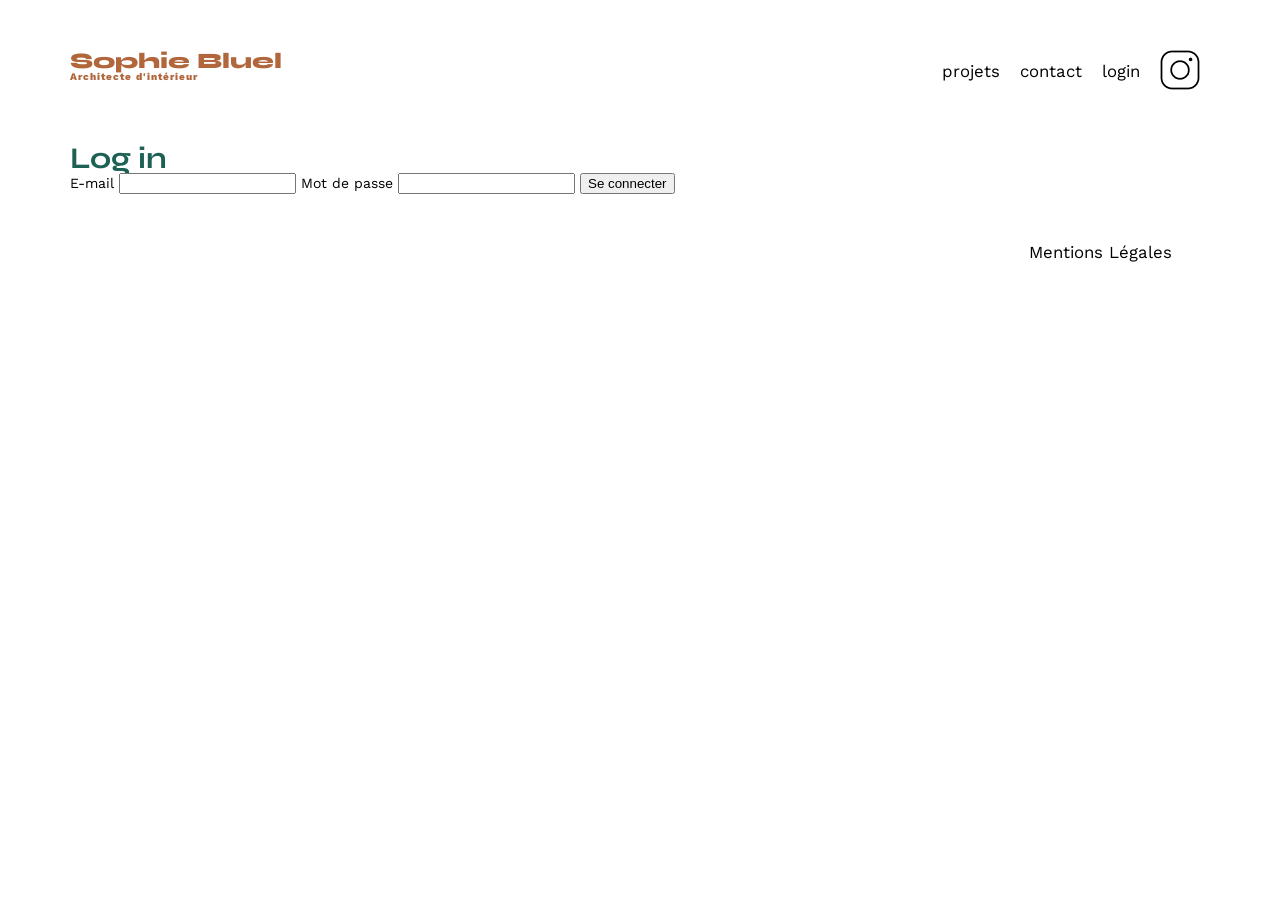
==== FrontEnd/login.html @ d412f5e6 "Initial commit - portfolio architecte" ====
<!DOCTYPE html>
<html lang="fr">
<head>
    <meta charset="UTF-8">
    <title>Sophie Bluel - Login</title>
    <meta name="viewport" content="width=device-width, initial-scale=1.0">
    <link rel="preconnect" href="https://fonts.googleapis.com">
    <link rel="preconnect" href="https://fonts.gstatic.com" crossorigin>
    <link href="https://fonts.googleapis.com/css2?family=Syne:wght@700;800&family=Work+Sans&display=swap" rel="stylesheet">
    <link rel="stylesheet" href="./assets/style.css">
</head>
<body>
<header>
    <h1>Sophie Bluel <span>Architecte d'intérieur</span></h1>
    <nav>
        <ul>
            <li>projets</li>
            <li>contact</li>
            <li>login</li>
            <li><img src="./assets/icons/instagram.png" alt="Instagram"></li>
        </ul>
    </nav>
</header>
<main>
    <section id="login">
        <h2>Log in</h2>
        <form id="login-form">
            <label for="email">E-mail</label>
            <input type="email" id="email" required>

            <label for="password">Mot de passe</label>
            <input type="password" id="password" required>

            <button type="submit">Se connecter</button>

            <p id="error-msg" style="display:none; color:red;">
                Identifiants incorrects.
            </p>
        </form>
    </section>
</main>
<footer>
    <nav>
        <ul>
            <li>Mentions Légales</li>
        </ul>
    </nav>
</footer>
<script src="./assets/login.js"></script>
</body>
</html>
---- FrontEnd/assets/style.css ----
/* http://meyerweb.com/eric/tools/css/reset/
   v2.0 | 20110126
   License: none (public domain)
*/

html,
body,
div,
span,
applet,
object,
iframe,
h1,
h2,
h3,
h4,
h5,
h6,
p,
blockquote,
pre,
a,
abbr,
acronym,
address,
big,
cite,
code,
del,
dfn,
em,
img,
ins,
kbd,
q,
s,
samp,
small,
strike,
strong,
sub,
sup,
tt,
var,
b,
u,
i,
center,
dl,
dt,
dd,
ol,
ul,
li,
fieldset,
form,
label,
legend,
table,
caption,
tbody,
tfoot,
thead,
tr,
th,
td,
article,
aside,
canvas,
details,
embed,
figure,
figcaption,
footer,
header,
hgroup,
menu,
nav,
output,
ruby,
section,
summary,
time,
mark,
audio,
video {
  margin: 0;
  padding: 0;
  border: 0;
  font-size: 100%;
  font: inherit;
  vertical-align: baseline;
}
/* HTML5 display-role reset for older browsers */
article,
aside,
details,
figcaption,
figure,
footer,
header,
hgroup,
menu,
nav,
section {
  display: block;
}
body {
  line-height: 1;
}
ol,
ul {
  list-style: none;
}
blockquote,
q {
  quotes: none;
}
blockquote:before,
blockquote:after,
q:before,
q:after {
  content: "";
  content: none;
}
table {
  border-collapse: collapse;
  border-spacing: 0;
}
/** end reset css**/
body {
  max-width: 1140px;
  margin: auto;
  font-family: "Work Sans";
  font-size: 14px;
}
header {
  display: flex;
  justify-content: space-between;
  margin: 50px 0;
}
section {
  margin: 50px 0;
}

h1 {
  display: flex;
  flex-direction: column;
  font-family: "Syne";
  font-size: 22px;
  font-weight: 800;
  color: #b1663c;
}

h1 > span {
  font-family: "Work Sans";
  font-size: 10px;
  letter-spacing: 0.1em;
}

h2 {
  font-family: "Syne";
  font-weight: 700;
  font-size: 30px;
  color: #1d6154;
}
nav ul {
  display: flex;
  align-items: center;
  list-style-type: none;
}
nav li {
  padding: 0 10px;
  font-size: 1.2em;
}

li:hover {
  color: #b1663c;
}
#introduction {
  display: flex;
  align-items: center;
}
#introduction figure {
  flex: 1;
}
#introduction img {
  display: block;
  margin: auto;
  width: 80%;
}

#introduction article {
  flex: 1;
}
#introduction h2 {
  margin-bottom: 1em;
}

#introduction p {
  margin-bottom: 0.5em;
}
#portfolio h2 {
  text-align: center;
  margin-bottom: 1em;
}
/* ── Boutons de filtre ── */
.filters {
  display: flex;
  gap: 15px;
  justify-content: center;
  margin: 2rem 0;
}

.filters button {
  padding: 10px 25px;
  border-radius: 50px;
  border: 2px solid #1d6154;
  background-color: transparent;
  color: #1d6154;
  font-family: "Work Sans", sans-serif;
  font-size: 14px;
  cursor: pointer;
  transition: all 0.3s ease;
}

.filters button:hover {
  background-color: #1d6154;
  color: white;
}

.filters button.active {
  background-color: #1d6154;
  color: white;
  border-color: #1d6154;
}
.gallery {
  width: 100%;
  display: grid;
  grid-template-columns: 1fr 1fr 1fr;
  grid-column-gap: 20px;
  grid-row-gap: 20px;
}

.gallery img {
  width: 100%;
}
#contact {
  width: 50%;
  margin: auto;
}
#contact > * {
  text-align: center;
}
#contact h2 {
  margin-bottom: 20px;
}
#contact form {
  text-align: left;
  margin-top: 30px;
  display: flex;
  flex-direction: column;
}

#contact input {
  height: 50px;
  font-size: 1.2em;
  border: none;
  box-shadow: 0px 4px 14px rgba(0, 0, 0, 0.09);
}
#contact label {
  margin: 2em 0 1em 0;
}
#contact textarea {
  border: none;
  box-shadow: 0px 4px 14px rgba(0, 0, 0, 0.09);
}

input[type="submit"] {
  font-family: "Syne";
  font-weight: 700;
  color: white;
  background-color: #1d6154;
  margin: 2em auto;
  width: 180px;
  text-align: center;
  border-radius: 60px;
}

footer nav ul {
  display: flex;
  justify-content: flex-end;
  margin: 2em;
}

/* ── Mode édition ── */
.edit-banner {
  background-color: #000000;
  color: #ffffff;
  display: flex;
  align-items: center;
  justify-content: center;
  padding: 10px;
  font-family: "Work Sans", sans-serif;
  font-size: 14px;
  width: 100%;
}

.edit-banner p {
  display: flex;
  align-items: center;
  gap: 10px;
}

.btn-edit {
  background: none;
  border: none;
  cursor: pointer;
  font-family: "Work Sans", sans-serif;
  font-size: 14px;
  display: flex;
  align-items: center;
  gap: 5px;
}
/* ── Modale ── */
.hidden {
  display: none !important;
}

.modal {
  position: fixed;
  top: 0;
  left: 0;
  width: 100%;
  height: 100%;
  background-color: rgba(0, 0, 0, 0.7);
  display: flex;
  align-items: center;
  justify-content: center;
  z-index: 100;
}

.modal-wrapper {
  background-color: white;
  padding: 2rem;
  border-radius: 10px;
  width: 630px;
  max-height: 85vh;
  overflow-y: auto;
  position: relative;
}

.modal-close {
  position: absolute;
  top: 1rem;
  right: 1rem;
  background: none;
  border: none;
  font-size: 1.5rem;
  cursor: pointer;
}

.modal-back {
  position: absolute;
  top: 1rem;
  left: 1rem;
  background: none;
  border: none;
  font-size: 1.5rem;
  cursor: pointer;
}

.modal-photos {
  display: grid;
  grid-template-columns: repeat(3, 1fr);
  gap: 1rem;
  margin: 1rem 0;
}

.modal-photos figure {
  position: relative;
  margin: 0;
}

.modal-photos figure img {
  width: 100%;
  height: 130px;
  object-fit: cover;
}

.modal-photos figure button {
  position: absolute;
  bottom: 0.3rem;
  right: 0.3rem;
  background: none;
  border: none;
  cursor: pointer;
  font-size: 1.2rem;
}

#modal-form form {
  display: flex;
  flex-direction: column;
  gap: 1rem;
}

#modal-form input,
#modal-form select {
  padding: 0.5rem;
  border: 1px solid #ccc;
  border-radius: 5px;
}

#modal-form button[type="submit"] {
  background-color: #1d6154;
  color: white;
  padding: 0.75rem;
  border: none;
  border-radius: 5px;
  cursor: pointer;
  font-size: 1rem;
}

#preview {
  max-width: 200px;
  max-height: 169px;
  object-fit: cover;
}
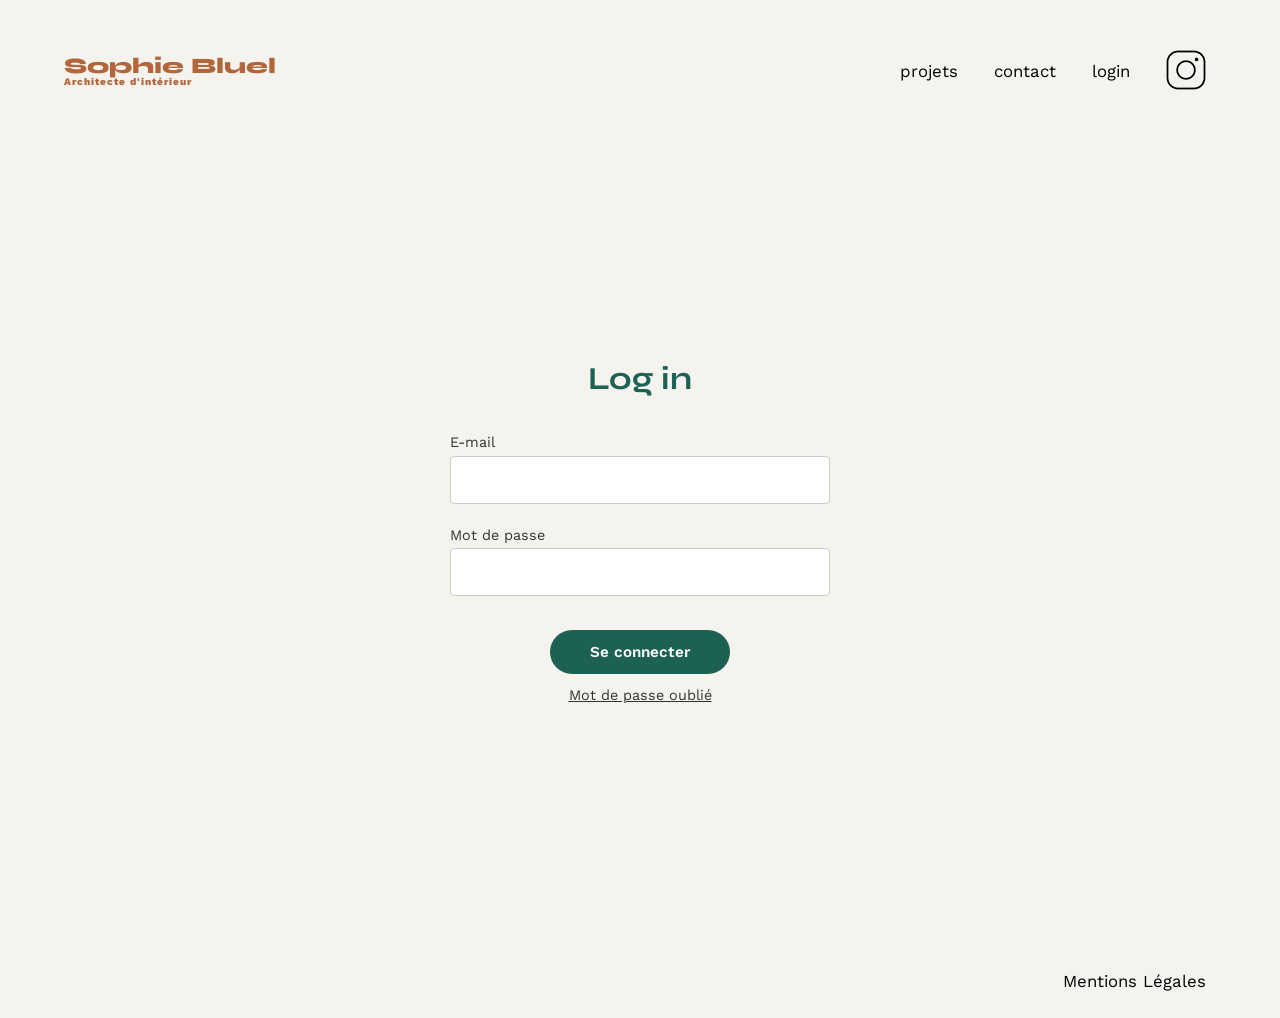
==== commit 90d04fb5: "correction style login .html" ====
--- a/FrontEnd/login.html
+++ b/FrontEnd/login.html
@@ -4,10 +4,10 @@
     <meta charset="UTF-8">
     <title>Sophie Bluel - Login</title>
     <meta name="viewport" content="width=device-width, initial-scale=1.0">
-    <link rel="preconnect" href="https://fonts.googleapis.com">
-    <link rel="preconnect" href="https://fonts.gstatic.com" crossorigin>
-    <link href="https://fonts.googleapis.com/css2?family=Syne:wght@700;800&family=Work+Sans&display=swap" rel="stylesheet">
-    <link rel="stylesheet" href="./assets/style.css">
+    <link rel="preconnect" href="https://fonts.googleapis.com" type="text/css">
+    <link rel="preconnect" href="https://fonts.gstatic.com" crossorigin type="text/css">
+    <link href="https://fonts.googleapis.com/css2?family=Syne:wght@700;800&family=Work+Sans&display=swap" rel="stylesheet" type="text/css">
+	<link rel="stylesheet" href="./assets/style.css" type="text/css">
 </head>
 <body>
 <header>
@@ -37,6 +37,7 @@
                 Identifiants incorrects.
             </p>
         </form>
+        <a href="#" class="forgot-password">Mot de passe oublié</a>
     </section>
 </main>
 <footer>
--- a/FrontEnd/assets/style.css
+++ b/FrontEnd/assets/style.css
@@ -91,7 +91,6 @@
   font: inherit;
   vertical-align: baseline;
 }
-/* HTML5 display-role reset for older browsers */
 article,
 aside,
 details,
@@ -127,20 +126,25 @@
   border-collapse: collapse;
   border-spacing: 0;
 }
-/** end reset css**/
+
+/** end reset css **/
+
 body {
-  max-width: 1140px;
-  margin: auto;
+  max-width: 1440px;
+  width: 100%;
+  margin: 0 auto;
   font-family: "Work Sans";
   font-size: 14px;
+  box-sizing: border-box;
 }
 header {
   display: flex;
   justify-content: space-between;
-  margin: 50px 0;
+  align-items: center;
+  margin: 50px 5%;
 }
 section {
-  margin: 50px 0;
+  margin: 50px 5%;
 }
 
 h1 {
@@ -151,13 +155,11 @@
   font-weight: 800;
   color: #b1663c;
 }
-
 h1 > span {
   font-family: "Work Sans";
   font-size: 10px;
   letter-spacing: 0.1em;
 }
-
 h2 {
   font-family: "Syne";
   font-weight: 700;
@@ -168,15 +170,16 @@
   display: flex;
   align-items: center;
   list-style-type: none;
+  gap: 16px;
 }
 nav li {
   padding: 0 10px;
   font-size: 1.2em;
 }
-
 li:hover {
   color: #b1663c;
 }
+
 #introduction {
   display: flex;
   align-items: center;
@@ -189,21 +192,25 @@
   margin: auto;
   width: 80%;
 }
-
 #introduction article {
   flex: 1;
 }
 #introduction h2 {
   margin-bottom: 1em;
 }
-
 #introduction p {
   margin-bottom: 0.5em;
 }
+
 #portfolio h2 {
   text-align: center;
   margin-bottom: 1em;
 }
+#portfolio .portfolio-header h2 {
+  margin-bottom: 0;
+  text-align: left;
+}
+
 /* ── Boutons de filtre ── */
 .filters {
   display: flex;
@@ -211,7 +218,6 @@
   justify-content: center;
   margin: 2rem 0;
 }
-
 .filters button {
   padding: 10px 25px;
   border-radius: 50px;
@@ -223,17 +229,16 @@
   cursor: pointer;
   transition: all 0.3s ease;
 }
-
 .filters button:hover {
   background-color: #1d6154;
   color: white;
 }
-
 .filters button.active {
   background-color: #1d6154;
   color: white;
   border-color: #1d6154;
 }
+
 .gallery {
   width: 100%;
   display: grid;
@@ -241,10 +246,10 @@
   grid-column-gap: 20px;
   grid-row-gap: 20px;
 }
-
 .gallery img {
   width: 100%;
 }
+
 #contact {
   width: 50%;
   margin: auto;
@@ -261,7 +266,6 @@
   display: flex;
   flex-direction: column;
 }
-
 #contact input {
   height: 50px;
   font-size: 1.2em;
@@ -275,7 +279,6 @@
   border: none;
   box-shadow: 0px 4px 14px rgba(0, 0, 0, 0.09);
 }
-
 input[type="submit"] {
   font-family: "Syne";
   font-weight: 700;
@@ -286,14 +289,13 @@
   text-align: center;
   border-radius: 60px;
 }
-
 footer nav ul {
   display: flex;
   justify-content: flex-end;
-  margin: 2em;
-}
-
-/* ── Mode édition ── */
+  margin: 2em 5%;
+}
+
+/* ── Mode édition : bannière noire en haut ── */
 .edit-banner {
   background-color: #000000;
   color: #ffffff;
@@ -305,23 +307,44 @@
   font-size: 14px;
   width: 100%;
 }
-
 .edit-banner p {
   display: flex;
   align-items: center;
   gap: 10px;
 }
 
+/* ── Portfolio header : "Mes Projets" + bouton modifier sur la même ligne ── */
+.portfolio-header {
+  display: flex;
+  align-items: baseline;
+  justify-content: center;
+  gap: 20px;
+  margin-bottom: 2em;
+}
+.portfolio-header h2 {
+  margin-bottom: 0;
+  text-align: left;
+  line-height: 1;
+}
+
+/* ── Bouton modifier (un seul bloc) ── */
 .btn-edit {
   background: none;
   border: none;
   cursor: pointer;
   font-family: "Work Sans", sans-serif;
   font-size: 14px;
-  display: flex;
-  align-items: center;
-  gap: 5px;
-}
+  color: #000000;
+  display: flex;
+  align-items: center;
+  gap: 6px;
+  padding: 0;
+  line-height: 1;
+}
+.btn-edit:hover {
+  opacity: 0.6;
+}
+
 /* ── Modale ── */
 .hidden {
   display: none !important;
@@ -333,96 +356,366 @@
   left: 0;
   width: 100%;
   height: 100%;
-  background-color: rgba(0, 0, 0, 0.7);
+  background-color: rgba(0, 0, 0, 0.6);
   display: flex;
   align-items: center;
   justify-content: center;
-  z-index: 100;
-}
-
+  z-index: 1000;
+}
 .modal-wrapper {
-  background-color: white;
-  padding: 2rem;
+  background-color: #fff;
   border-radius: 10px;
   width: 630px;
-  max-height: 85vh;
+  min-height: 688px;
+  max-height: 92vh;
   overflow-y: auto;
   position: relative;
-}
-
+  padding: 40px 46px 40px;
+  display: flex;
+  flex-direction: column;
+}
 .modal-close {
   position: absolute;
-  top: 1rem;
-  right: 1rem;
+  top: 16px;
+  right: 20px;
   background: none;
   border: none;
-  font-size: 1.5rem;
-  cursor: pointer;
-}
-
+  font-size: 22px;
+  cursor: pointer;
+  color: #333;
+  line-height: 1;
+}
 .modal-back {
   position: absolute;
-  top: 1rem;
-  left: 1rem;
+  top: 16px;
+  left: 20px;
   background: none;
   border: none;
-  font-size: 1.5rem;
-  cursor: pointer;
-}
-
+  font-size: 20px;
+  cursor: pointer;
+  color: #333;
+  line-height: 1;
+}
+.modal-close:hover,
+.modal-back:hover {
+  opacity: 0.6;
+}
+
+/* ── Titres modale ── */
+#modal-gallery {
+  display: flex;
+  flex-direction: column;
+  flex: 1 1 0;
+  min-height: 0;
+}
+#modal-form {
+  display: flex;
+  flex-direction: column;
+  flex: 1 1 0;
+  min-height: 0;
+}
+#modal-gallery h3,
+#modal-form h3 {
+  font-family: "Syne", sans-serif;
+  font-size: 22px;
+  font-weight: 700;
+  text-align: center;
+  color: #000;
+  margin-bottom: 28px;
+}
+
+/* ── Galerie modale ── */
 .modal-photos {
   display: grid;
-  grid-template-columns: repeat(3, 1fr);
-  gap: 1rem;
-  margin: 1rem 0;
-}
-
+  grid-template-columns: repeat(4, 1fr);
+  gap: 10px;
+  margin-bottom: 20px;
+}
 .modal-photos figure {
   position: relative;
   margin: 0;
 }
-
 .modal-photos figure img {
   width: 100%;
-  height: 130px;
+  height: 100px;
   object-fit: cover;
-}
-
+  border-radius: 2px;
+  display: block;
+}
 .modal-photos figure button {
   position: absolute;
-  bottom: 0.3rem;
-  right: 0.3rem;
-  background: none;
-  border: none;
-  cursor: pointer;
-  font-size: 1.2rem;
-}
-
-#modal-form form {
-  display: flex;
-  flex-direction: column;
-  gap: 1rem;
-}
-
-#modal-form input,
-#modal-form select {
-  padding: 0.5rem;
-  border: 1px solid #ccc;
-  border-radius: 5px;
-}
-
-#modal-form button[type="submit"] {
+  top: 4px;
+  right: 4px;
+  background: rgba(0, 0, 0, 0.7);
+  border: none;
+  cursor: pointer;
+  width: 26px;
+  height: 26px;
+  display: flex;
+  align-items: center;
+  justify-content: center;
+  border-radius: 4px;
+  padding: 0;
+  transition: background 0.15s;
+}
+.modal-photos figure button:hover {
+  background: rgba(0, 0, 0, 0.9);
+}
+.trash-icon {
+  width: 14px;
+  height: 14px;
+  display: block;
+}
+
+.modal-hr {
+  border: none;
+  border-top: 1px solid #e0e0e0;
+  margin: 20px 0;
+}
+
+#btn-add-photo {
+  display: block;
+  margin: auto auto 0;
   background-color: #1d6154;
   color: white;
-  padding: 0.75rem;
-  border: none;
-  border-radius: 5px;
-  cursor: pointer;
-  font-size: 1rem;
+  border: none;
+  border-radius: 60px;
+  padding: 14px 0;
+  width: 300px;
+  text-align: center;
+  font-family: "Work Sans", sans-serif;
+  font-size: 14px;
+  font-weight: 600;
+  cursor: pointer;
+  transition: background 0.2s;
+}
+#btn-add-photo:hover {
+  background-color: #174f44;
+}
+
+/* ── Zone upload ── */
+.upload-zone {
+  background-color: #e8eff2;
+  border-radius: 8px;
+  height: 170px;
+  display: flex;
+  align-items: center;
+  justify-content: center;
+  cursor: pointer;
+  overflow: hidden;
+  position: relative;
+}
+.upload-placeholder {
+  display: flex;
+  flex-direction: column;
+  align-items: center;
+  gap: 10px;
+  width: 100%;
+}
+.upload-icon svg {
+  display: block;
+}
+.btn-upload-trigger {
+  background-color: #c8d8e0;
+  width: 200px;
+  color: #1d6154;
+  border: none;
+  border-radius: 60px;
+  padding: 8px 22px;
+  font-family: "Work Sans", sans-serif;
+  font-size: 13px;
+  font-weight: 600;
+  cursor: pointer;
+  transition: background 0.2s;
+}
+.btn-upload-trigger:hover {
+  background-color: #b0c8d4;
+}
+.upload-hint {
+  font-size: 11px;
+  color: #888;
+  font-family: "Work Sans", sans-serif;
 }
 
 #preview {
-  max-width: 200px;
-  max-height: 169px;
+  width: 100%;
+  height: 170px;
   object-fit: cover;
-}
+  display: block;
+}
+
+/* ── Champs formulaire ── */
+#add-work-form {
+  display: flex;
+  flex-direction: column;
+  flex: 1;
+}
+.form-footer {
+  margin-top: auto;
+  padding-top: 20px;
+}
+.form-field {
+  display: flex;
+  flex-direction: column;
+  gap: 8px;
+  margin-top: 20px;
+}
+.form-field label {
+  font-family: "Work Sans", sans-serif;
+  font-size: 14px;
+  font-weight: 500;
+  color: #000;
+}
+.form-field input,
+.form-field select {
+  padding: 12px 14px;
+  border: 1px solid #d0d0d0;
+  border-radius: 6px;
+  font-family: "Work Sans", sans-serif;
+  font-size: 14px;
+  color: #333;
+  background: white;
+  -webkit-appearance: none;
+  appearance: none;
+  outline: none;
+  transition: border-color 0.2s;
+}
+.form-field input:focus,
+.form-field select:focus {
+  border-color: #1d6154;
+}
+.form-field select {
+  background-image: url("data:image/svg+xml,%3Csvg xmlns='http://www.w3.org/2000/svg' width='12' height='8' viewBox='0 0 12 8'%3E%3Cpath d='M1 1l5 5 5-5' stroke='%23666' stroke-width='1.5' fill='none' stroke-linecap='round'/%3E%3C/svg%3E");
+  background-repeat: no-repeat;
+  background-position: right 14px center;
+  padding-right: 36px;
+}
+
+/* ── Bouton Valider ── */
+.btn-valider {
+  display: block;
+  width: 320px;
+  margin: 0 auto;
+  margin-top: auto;
+  background-color: #a0a0a0;
+  color: white;
+  border: none;
+  border-radius: 60px;
+  padding: 14px 0;
+  font-family: "Work Sans", sans-serif;
+  font-size: 14px;
+  font-weight: 600;
+  cursor: not-allowed;
+  pointer-events: none;
+  transition: background 0.2s;
+}
+.btn-valider.active {
+  background-color: #174f44;
+  cursor: pointer;
+  pointer-events: auto;
+}
+.btn-valider.active:hover {
+  background-color: #174f44;
+}
+
+/* ══════════════════════════════════════════
+   PAGE LOGIN
+   ══════════════════════════════════════════ */
+
+body:has(#login) {
+  background-color: #f5f3ee;
+}
+
+#login {
+  display: flex;
+  flex-direction: column;
+  align-items: center;
+  justify-content: center;
+  min-height: calc(100vh - 200px);
+  padding: 40px 0;
+}
+
+#login h2 {
+  font-family: "Syne", sans-serif;
+  font-size: 2rem;
+  font-weight: 700;
+  color: #1d6154;
+  margin-bottom: 40px;
+  text-align: center;
+}
+
+#login-form {
+  display: flex;
+  flex-direction: column;
+  width: 380px;
+  gap: 6px;
+}
+
+#login-form label {
+  font-family: "Work Sans", sans-serif;
+  font-size: 0.9rem;
+  color: #333;
+  font-weight: 400;
+}
+
+#login-form input[type="email"],
+#login-form input[type="password"] {
+  width: 100%;
+  padding: 14px 12px;
+  border: 1px solid #d0cec9;
+  border-radius: 4px;
+  background: #fff;
+  font-family: "Work Sans", sans-serif;
+  font-size: 0.95rem;
+  color: #333;
+  outline: none;
+  box-sizing: border-box;
+  margin-bottom: 18px;
+  transition: border-color 0.2s;
+}
+
+#login-form input[type="email"]:focus,
+#login-form input[type="password"]:focus {
+  border-color: #1d6154;
+}
+
+#login-form button[type="submit"] {
+  display: block;
+  margin: 10px auto 0;
+  width: 180px;
+  padding: 13px 20px;
+  background-color: #1d6154;
+  color: #fff;
+  border: none;
+  border-radius: 60px;
+  font-family: "Work Sans", sans-serif;
+  font-size: 0.95rem;
+  font-weight: 600;
+  cursor: pointer;
+  transition: background-color 0.2s;
+}
+
+#login-form button[type="submit"]:hover {
+  background-color: #174f44;
+}
+
+#error-msg {
+  font-family: "Work Sans", sans-serif;
+  font-size: 0.85rem;
+  text-align: center;
+  margin-top: 8px;
+}
+
+.forgot-password {
+  display: block;
+  text-align: center;
+  margin-top: 14px;
+  font-family: "Work Sans", sans-serif;
+  font-size: 0.9rem;
+  color: #333;
+  text-decoration: underline;
+}
+
+.forgot-password:hover {
+  color: #1d6154;
+}
